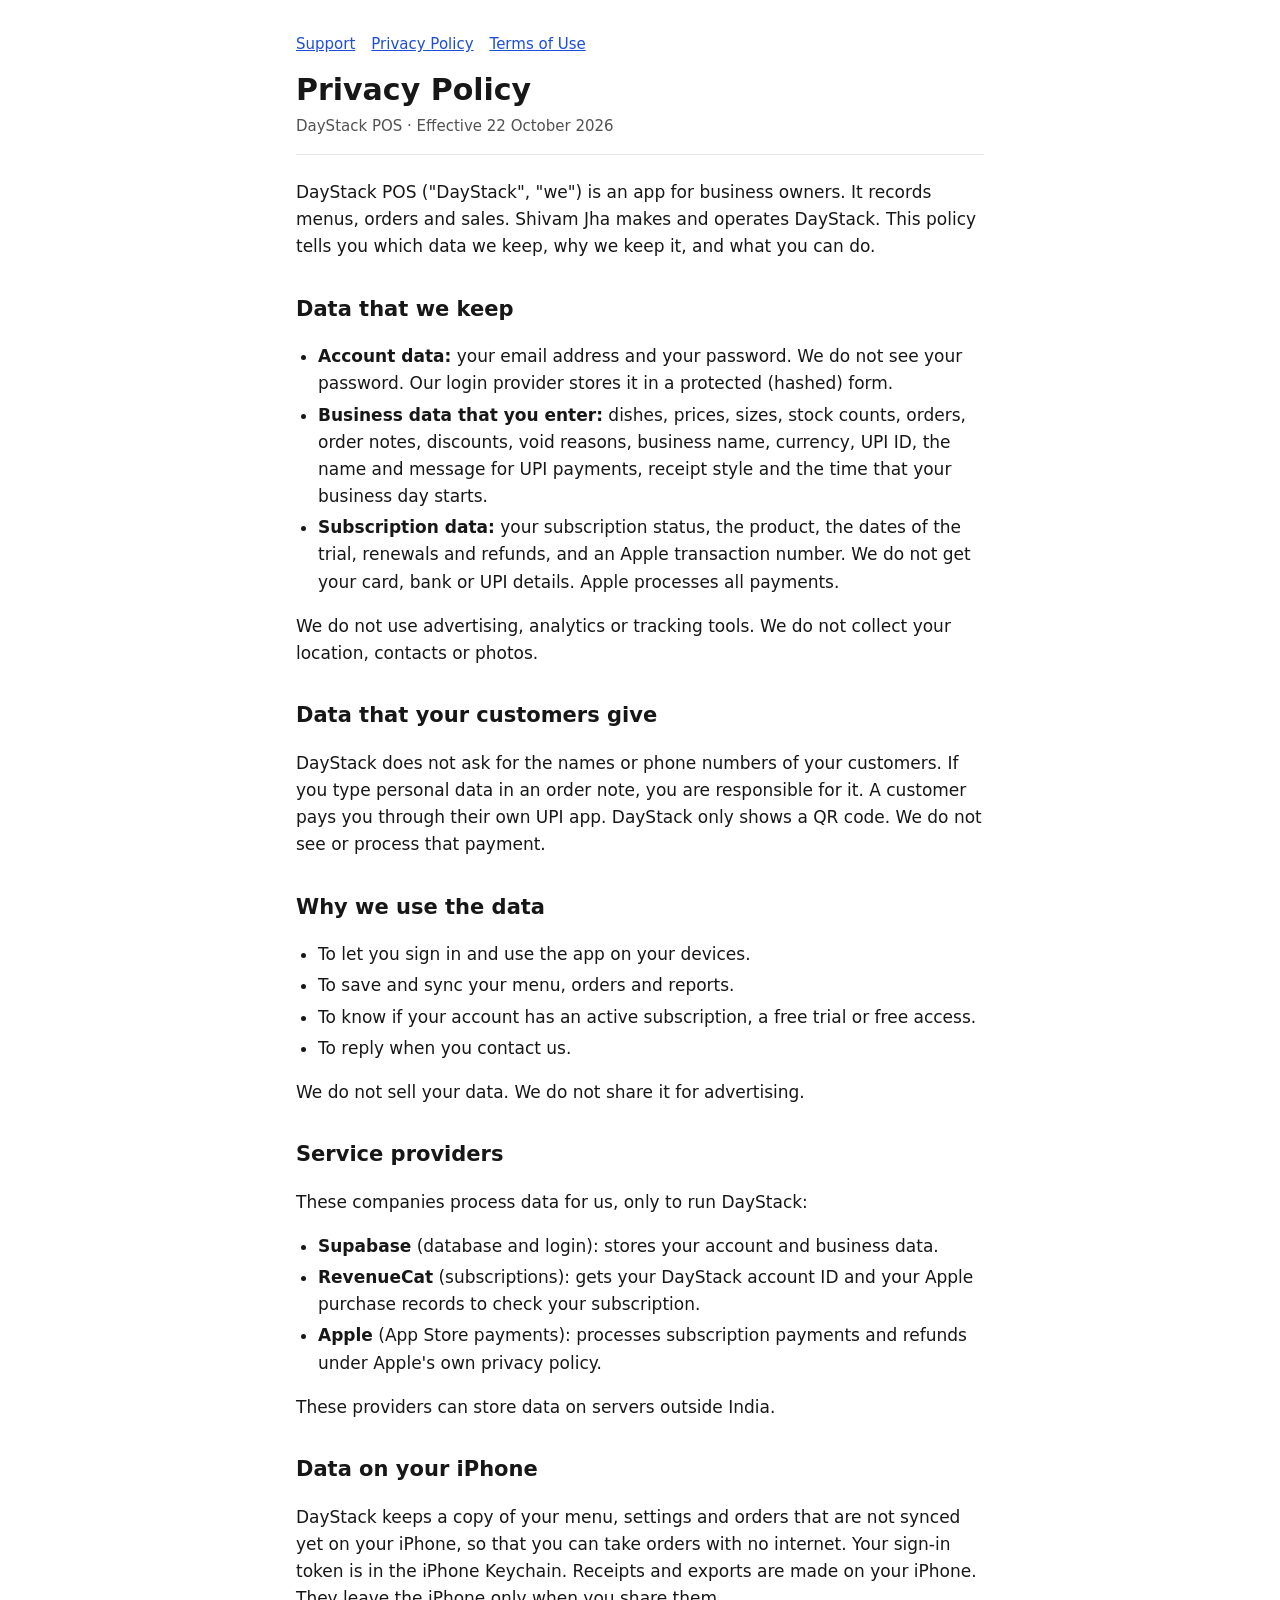
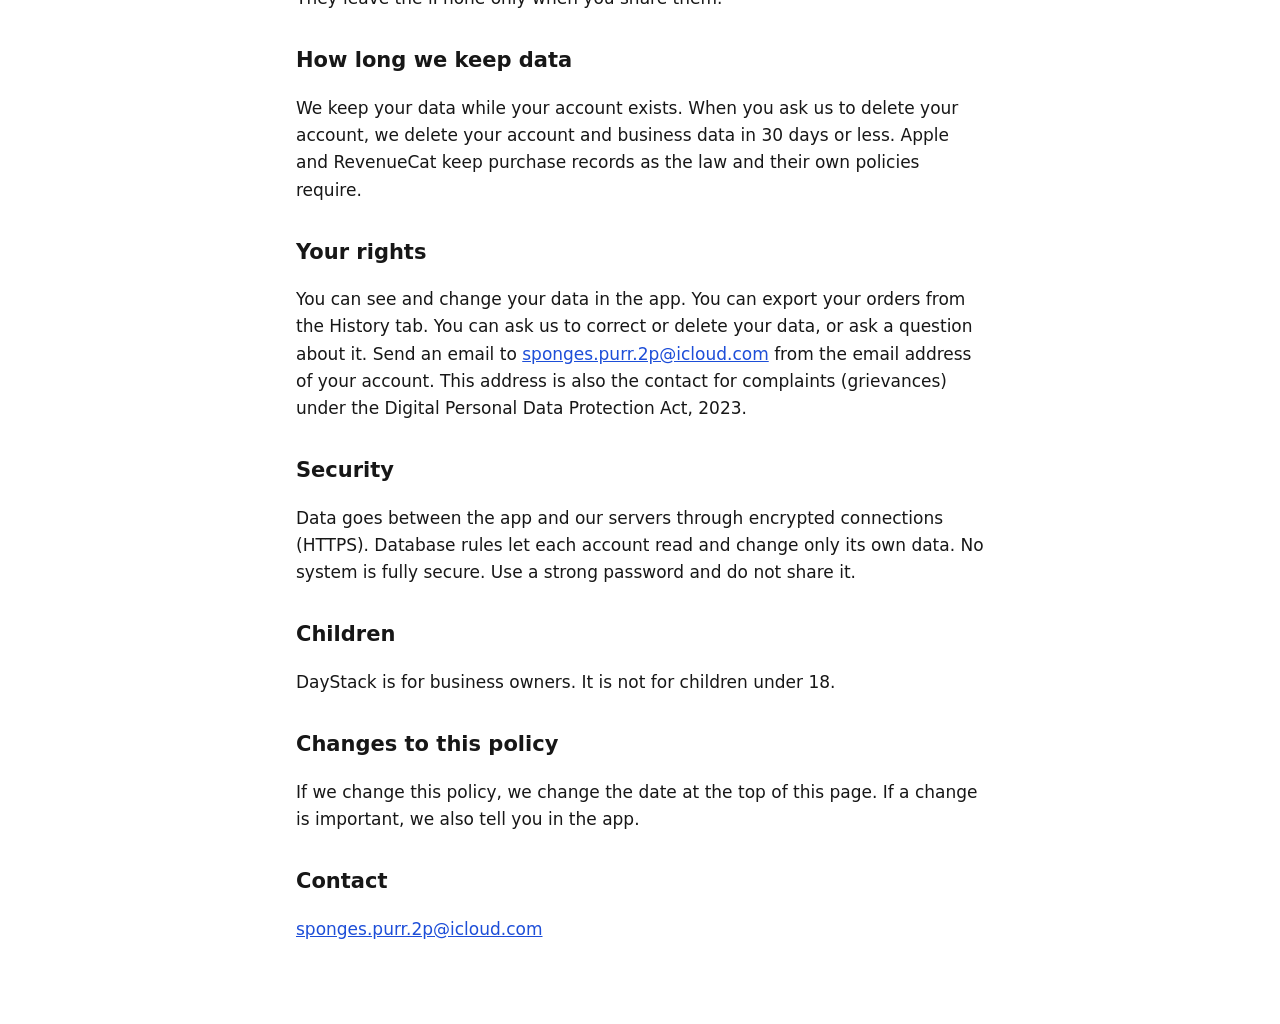
==== privacy.html @ c30b3c68 "Add support, privacy policy and terms pages for DayStack POS Static pages for GitHub Pages: support " ====
<!doctype html>
<html lang="en">
<head>
<meta charset="utf-8">
<meta name="viewport" content="width=device-width, initial-scale=1">
<title>DayStack POS Privacy</title>
<link rel="stylesheet" href="style.css">
</head>
<body>
<main>
  <header>
    <nav><a href="index.html">Support</a><a href="privacy.html">Privacy Policy</a><a href="terms.html">Terms of Use</a></nav>
    <h1>Privacy Policy</h1>
    <p class="meta">DayStack POS · Effective 22 October 2026</p>
  </header>

  <p>DayStack POS ("DayStack", "we") is an app for business owners. It records menus, orders and sales. Shivam Jha makes and operates DayStack. This policy tells you which data we keep, why we keep it, and what you can do.</p>

  <h2>Data that we keep</h2>
  <ul>
    <li><b>Account data:</b> your email address and your password. We do not see your password. Our login provider stores it in a protected (hashed) form.</li>
    <li><b>Business data that you enter:</b> dishes, prices, sizes, stock counts, orders, order notes, discounts, void reasons, business name, currency, UPI ID, the name and message for UPI payments, receipt style and the time that your business day starts.</li>
    <li><b>Subscription data:</b> your subscription status, the product, the dates of the trial, renewals and refunds, and an Apple transaction number. We do not get your card, bank or UPI details. Apple processes all payments.</li>
  </ul>
  <p>We do not use advertising, analytics or tracking tools. We do not collect your location, contacts or photos.</p>

  <h2>Data that your customers give</h2>
  <p>DayStack does not ask for the names or phone numbers of your customers. If you type personal data in an order note, you are responsible for it. A customer pays you through their own UPI app. DayStack only shows a QR code. We do not see or process that payment.</p>

  <h2>Why we use the data</h2>
  <ul>
    <li>To let you sign in and use the app on your devices.</li>
    <li>To save and sync your menu, orders and reports.</li>
    <li>To know if your account has an active subscription, a free trial or free access.</li>
    <li>To reply when you contact us.</li>
  </ul>
  <p>We do not sell your data. We do not share it for advertising.</p>

  <h2>Service providers</h2>
  <p>These companies process data for us, only to run DayStack:</p>
  <ul>
    <li><b>Supabase</b> (database and login): stores your account and business data.</li>
    <li><b>RevenueCat</b> (subscriptions): gets your DayStack account ID and your Apple purchase records to check your subscription.</li>
    <li><b>Apple</b> (App Store payments): processes subscription payments and refunds under Apple's own privacy policy.</li>
  </ul>
  <p>These providers can store data on servers outside India.</p>

  <h2>Data on your iPhone</h2>
  <p>DayStack keeps a copy of your menu, settings and orders that are not synced yet on your iPhone, so that you can take orders with no internet. Your sign-in token is in the iPhone Keychain. Receipts and exports are made on your iPhone. They leave the iPhone only when you share them.</p>

  <h2>How long we keep data</h2>
  <p>We keep your data while your account exists. When you ask us to delete your account, we delete your account and business data in 30 days or less. Apple and RevenueCat keep purchase records as the law and their own policies require.</p>

  <h2>Your rights</h2>
  <p>You can see and change your data in the app. You can export your orders from the History tab. You can ask us to correct or delete your data, or ask a question about it. Send an email to <a href="mailto:sponges.purr.2p@icloud.com">sponges.purr.2p@icloud.com</a> from the email address of your account. This address is also the contact for complaints (grievances) under the Digital Personal Data Protection Act, 2023.</p>

  <h2>Security</h2>
  <p>Data goes between the app and our servers through encrypted connections (HTTPS). Database rules let each account read and change only its own data. No system is fully secure. Use a strong password and do not share it.</p>

  <h2>Children</h2>
  <p>DayStack is for business owners. It is not for children under 18.</p>

  <h2>Changes to this policy</h2>
  <p>If we change this policy, we change the date at the top of this page. If a change is important, we also tell you in the app.</p>

  <h2>Contact</h2>
  <p><a href="mailto:sponges.purr.2p@icloud.com">sponges.purr.2p@icloud.com</a></p>
</main>
</body>
</html>
---- style.css ----
:root {
  --bg: #ffffff;
  --text: #171717;
  --muted: #525252;
  --border: #e5e5e5;
  --accent: #1d4ed8;
}
@media (prefers-color-scheme: dark) {
  :root { --bg: #0a0a0a; --text: #fafafa; --muted: #a3a3a3; --border: #2e2e2e; --accent: #93c5fd; }
}
* { box-sizing: border-box; }
body { margin: 0; background: var(--bg); color: var(--text); font: 17px/1.6 system-ui, -apple-system, "Segoe UI", Roboto, sans-serif; }
main { max-width: 720px; margin: 0 auto; padding: 32px 16px 64px; }
header { border-bottom: 1px solid var(--border); padding-bottom: 16px; margin-bottom: 24px; }
nav { display: flex; flex-wrap: wrap; gap: 4px 16px; font-size: 15px; margin-bottom: 16px; }
h1 { font-size: 30px; line-height: 1.2; margin: 0 0 6px; }
h2 { font-size: 21px; margin: 32px 0 8px; }
p, li { color: var(--text); }
.meta { color: var(--muted); font-size: 15px; margin: 0; }
a { color: var(--accent); }
a:focus-visible { outline: 2px solid var(--accent); outline-offset: 2px; }
ul { padding-left: 22px; }
li { margin: 4px 0; }
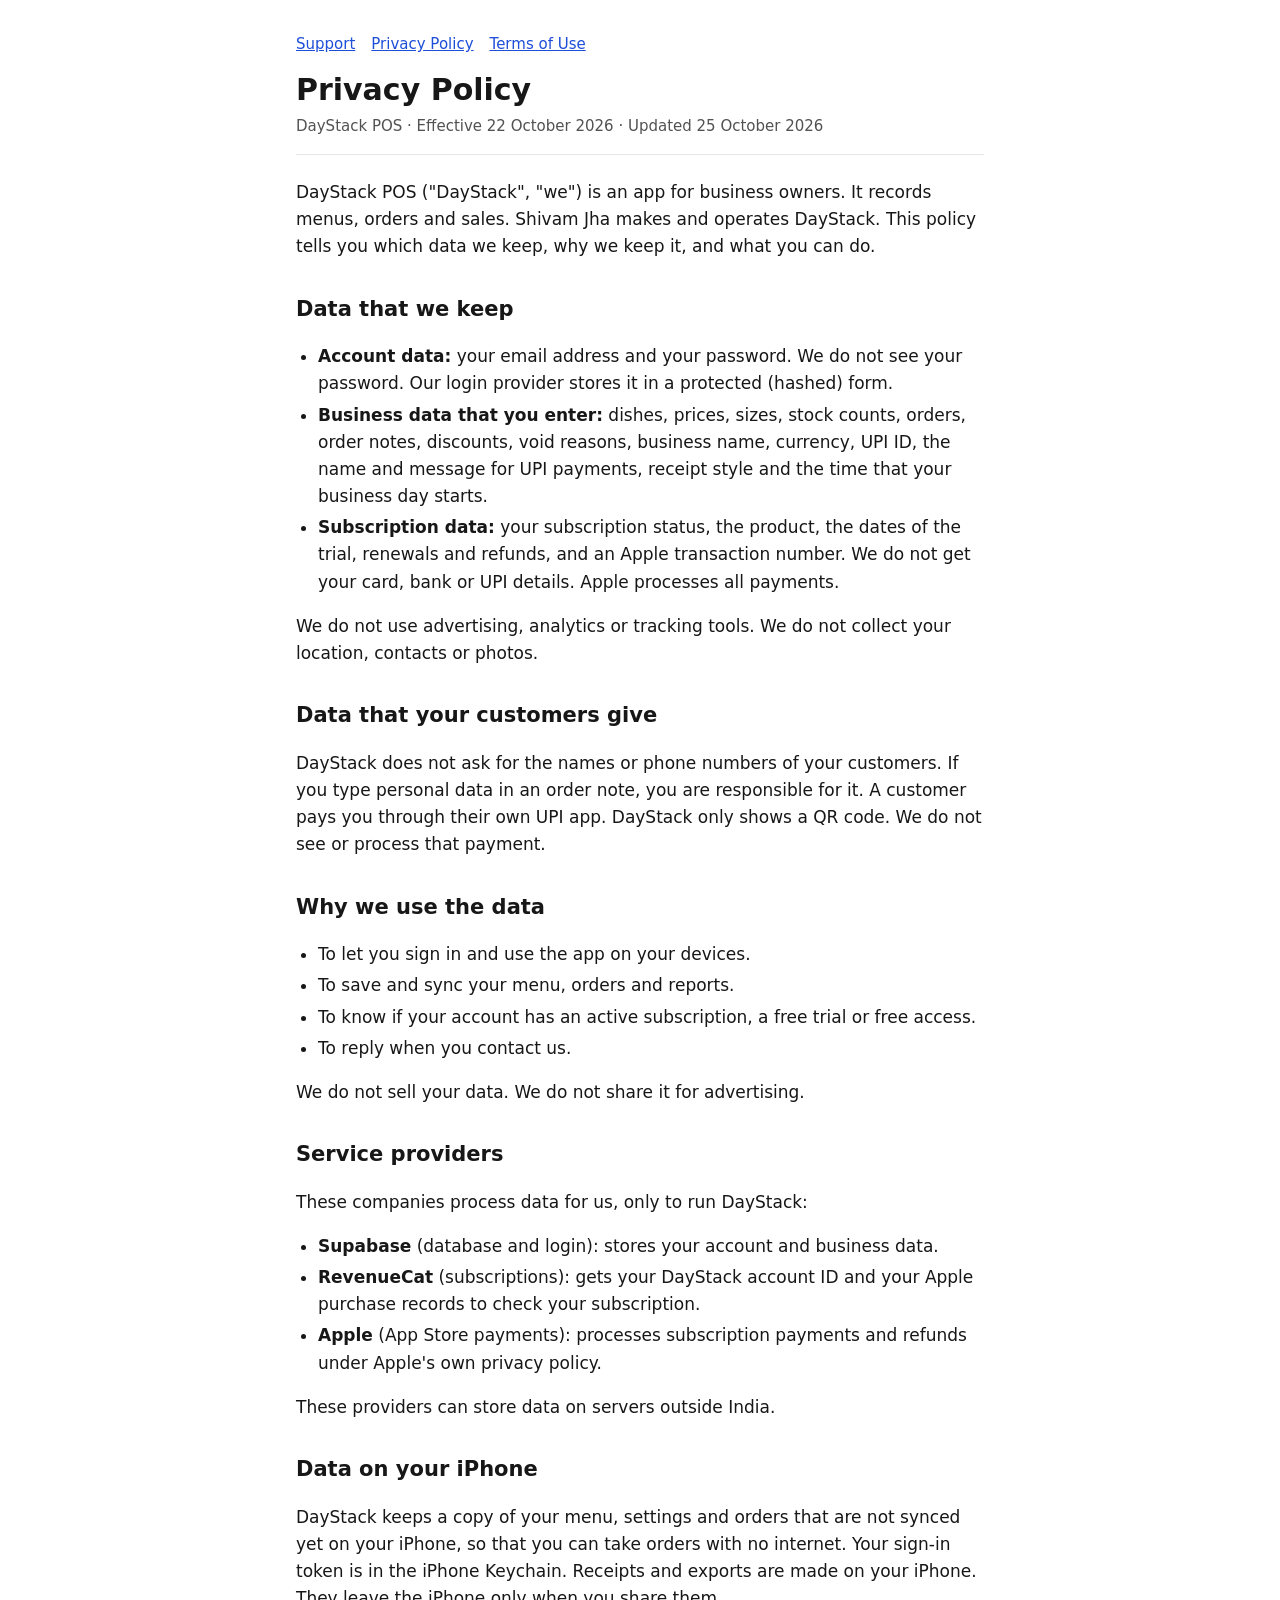
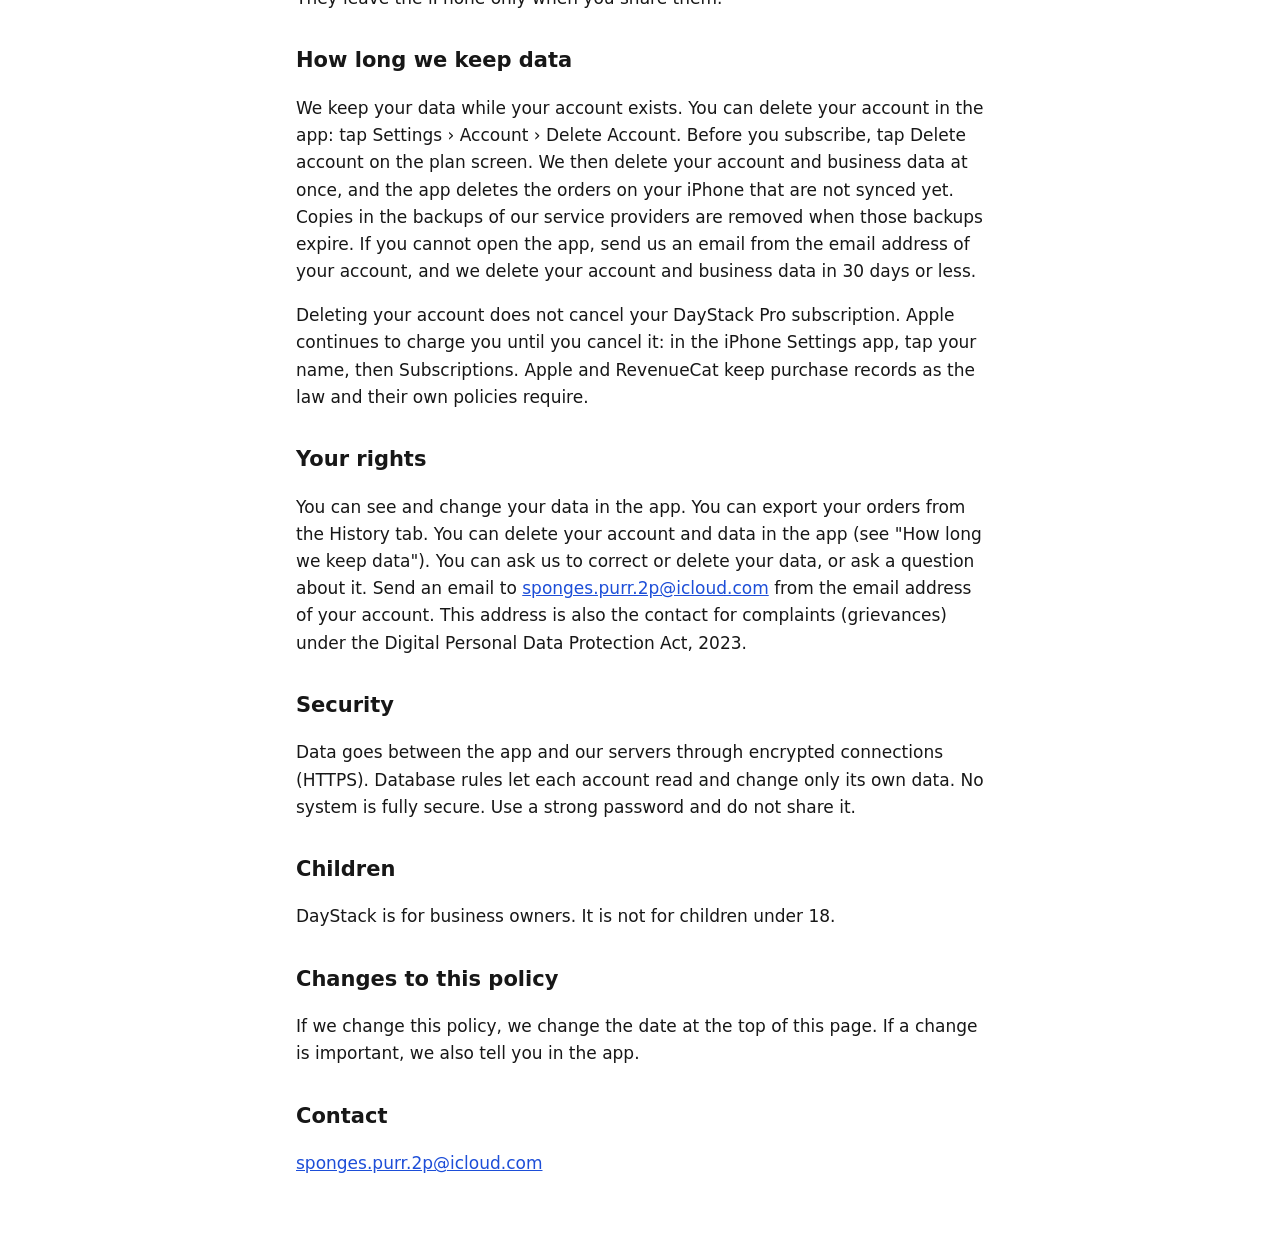
==== commit 967d4323: "Describe in-app account deletion on support, privacy and terms pages Account deletion is now in the " ====
--- a/privacy.html
+++ b/privacy.html
@@ -11,7 +11,7 @@
   <header>
     <nav><a href="index.html">Support</a><a href="privacy.html">Privacy Policy</a><a href="terms.html">Terms of Use</a></nav>
     <h1>Privacy Policy</h1>
-    <p class="meta">DayStack POS · Effective 22 October 2026</p>
+    <p class="meta">DayStack POS · Effective 22 October 2026 · Updated 25 October 2026</p>
   </header>
 
   <p>DayStack POS ("DayStack", "we") is an app for business owners. It records menus, orders and sales. Shivam Jha makes and operates DayStack. This policy tells you which data we keep, why we keep it, and what you can do.</p>
@@ -49,10 +49,11 @@
   <p>DayStack keeps a copy of your menu, settings and orders that are not synced yet on your iPhone, so that you can take orders with no internet. Your sign-in token is in the iPhone Keychain. Receipts and exports are made on your iPhone. They leave the iPhone only when you share them.</p>
 
   <h2>How long we keep data</h2>
-  <p>We keep your data while your account exists. When you ask us to delete your account, we delete your account and business data in 30 days or less. Apple and RevenueCat keep purchase records as the law and their own policies require.</p>
+  <p>We keep your data while your account exists. You can delete your account in the app: tap Settings › Account › Delete Account. Before you subscribe, tap Delete account on the plan screen. We then delete your account and business data at once, and the app deletes the orders on your iPhone that are not synced yet. Copies in the backups of our service providers are removed when those backups expire. If you cannot open the app, send us an email from the email address of your account, and we delete your account and business data in 30 days or less.</p>
+  <p>Deleting your account does not cancel your DayStack Pro subscription. Apple continues to charge you until you cancel it: in the iPhone Settings app, tap your name, then Subscriptions. Apple and RevenueCat keep purchase records as the law and their own policies require.</p>
 
   <h2>Your rights</h2>
-  <p>You can see and change your data in the app. You can export your orders from the History tab. You can ask us to correct or delete your data, or ask a question about it. Send an email to <a href="mailto:sponges.purr.2p@icloud.com">sponges.purr.2p@icloud.com</a> from the email address of your account. This address is also the contact for complaints (grievances) under the Digital Personal Data Protection Act, 2023.</p>
+  <p>You can see and change your data in the app. You can export your orders from the History tab. You can delete your account and data in the app (see "How long we keep data"). You can ask us to correct or delete your data, or ask a question about it. Send an email to <a href="mailto:sponges.purr.2p@icloud.com">sponges.purr.2p@icloud.com</a> from the email address of your account. This address is also the contact for complaints (grievances) under the Digital Personal Data Protection Act, 2023.</p>
 
   <h2>Security</h2>
   <p>Data goes between the app and our servers through encrypted connections (HTTPS). Database rules let each account read and change only its own data. No system is fully secure. Use a strong password and do not share it.</p>
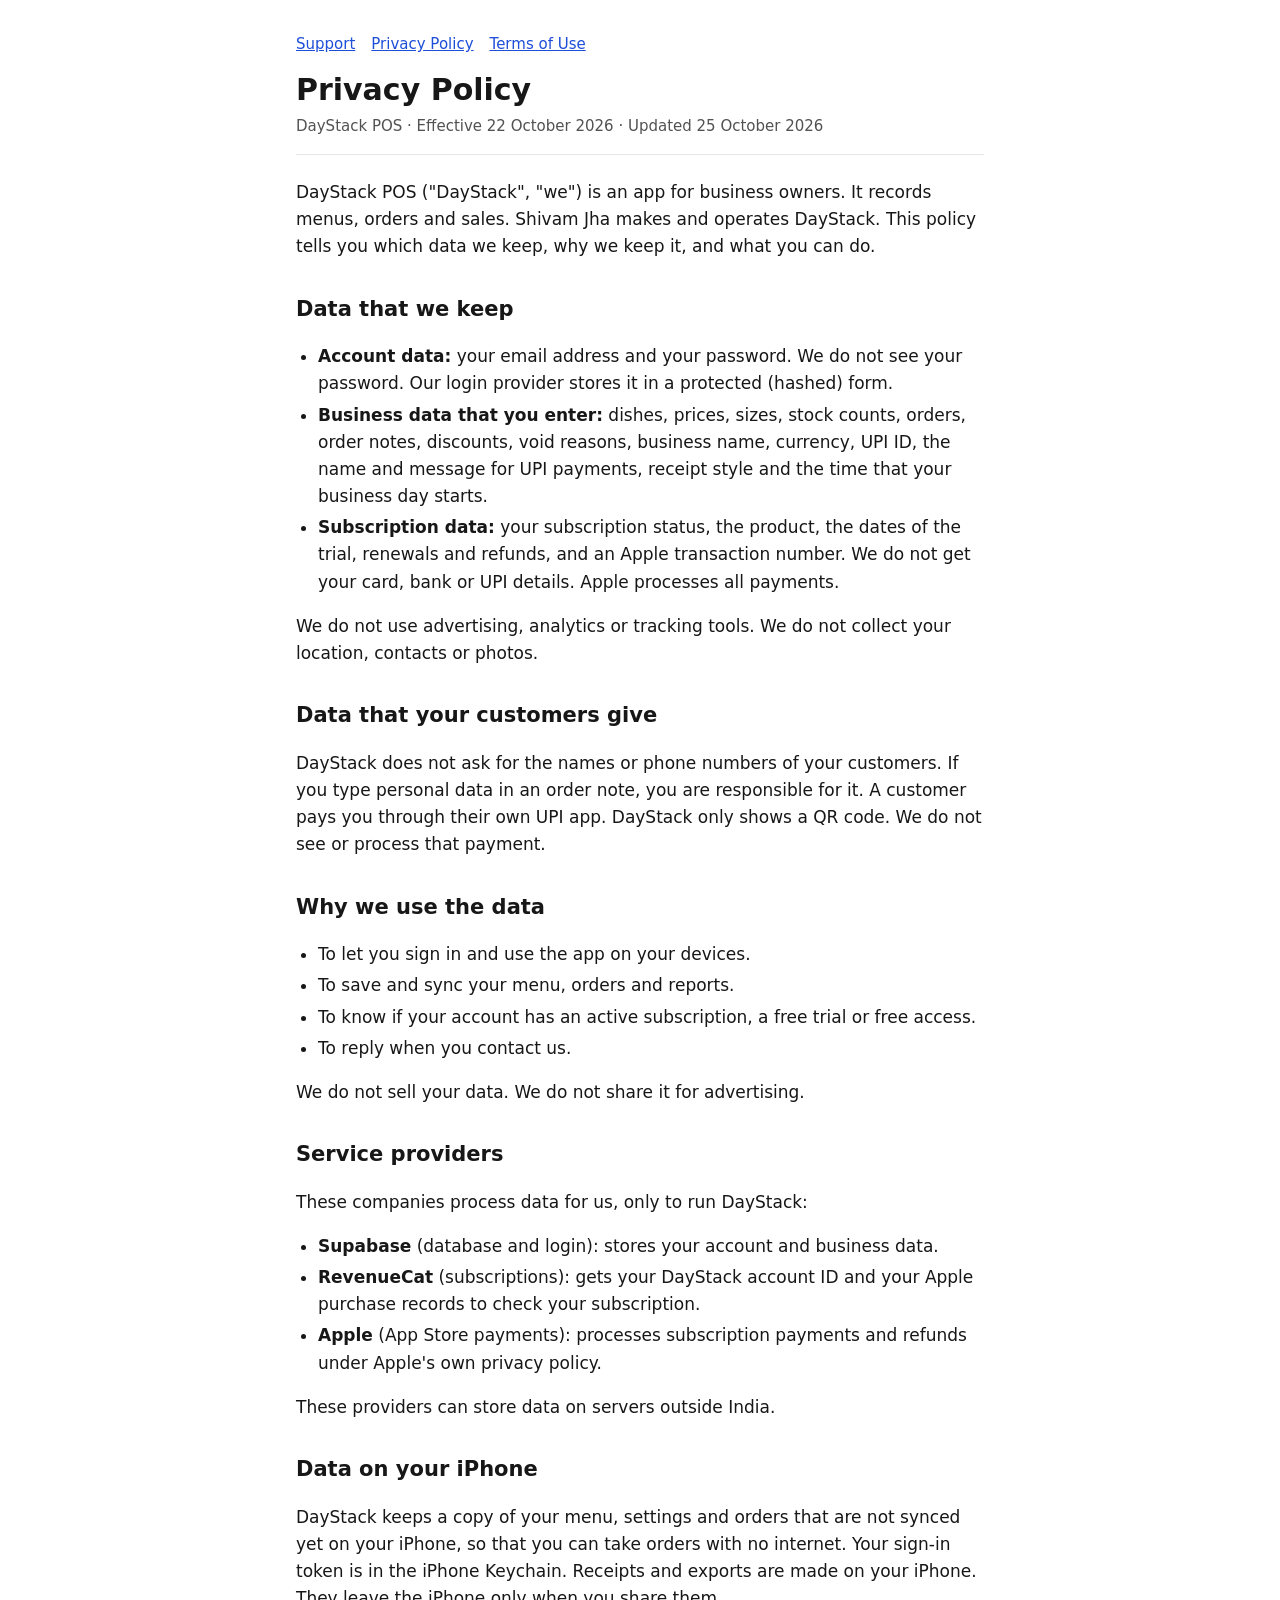
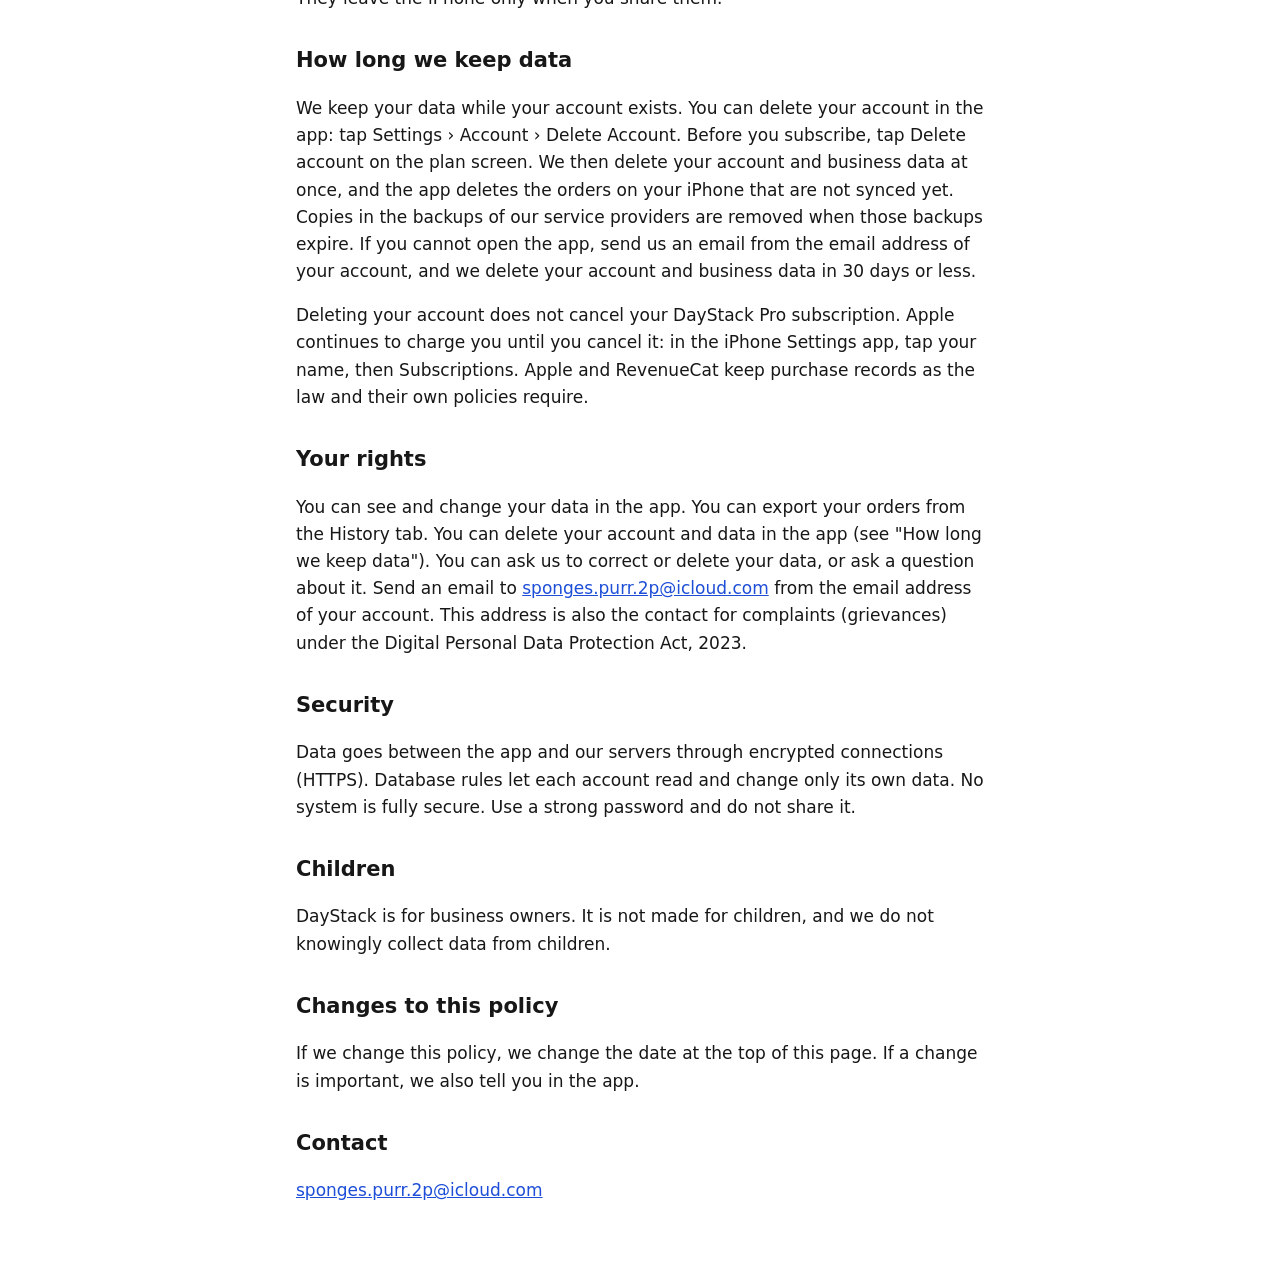
==== commit 284750be: "Remove fixed age minimum from terms and privacy The App Store age rating must match any age minimum " ====
--- a/privacy.html
+++ b/privacy.html
@@ -59,7 +59,7 @@
   <p>Data goes between the app and our servers through encrypted connections (HTTPS). Database rules let each account read and change only its own data. No system is fully secure. Use a strong password and do not share it.</p>
 
   <h2>Children</h2>
-  <p>DayStack is for business owners. It is not for children under 18.</p>
+  <p>DayStack is for business owners. It is not made for children, and we do not knowingly collect data from children.</p>
 
   <h2>Changes to this policy</h2>
   <p>If we change this policy, we change the date at the top of this page. If a change is important, we also tell you in the app.</p>
